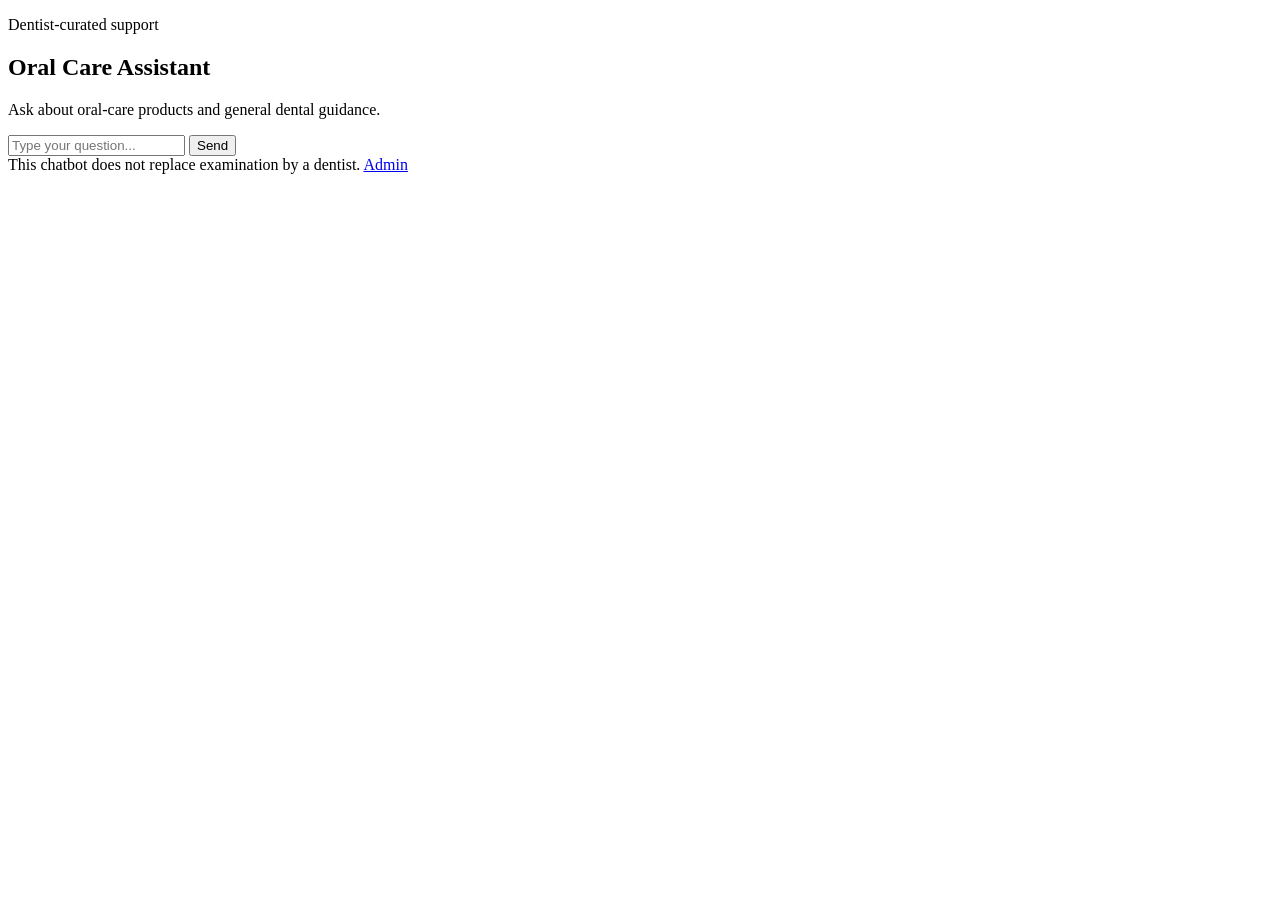
==== index.html @ b74489a6 "Add chatbot page" ====
<!DOCTYPE html>
<html lang="en">
<head>
  <meta charset="UTF-8" />
  <meta name="viewport" content="width=device-width, initial-scale=1.0" />
  <title>Oral Care Assistant</title>
  <link rel="stylesheet" href="style.css" />
</head>
<body>
  <main class="page-shell">
    <section class="chat-card">
      <header class="chat-header">
        <div>
          <p class="eyebrow">Dentist-curated support</p>
          <h1 id="botName">Oral Care Assistant</h1>
          <p id="botSubtitle">Ask about oral-care products and general dental guidance.</p>
        </div>
        <span class="status-dot" title="Online"></span>
      </header>

      <div id="chatMessages" class="chat-messages" aria-live="polite"></div>

      <div id="quickReplies" class="quick-replies"></div>

      <form id="chatForm" class="chat-form">
        <input
          id="messageInput"
          type="text"
          placeholder="Type your question..."
          autocomplete="off"
          aria-label="Message"
        />
        <button type="submit">Send</button>
      </form>

      <footer class="chat-footer">
        <span>This chatbot does not replace examination by a dentist.</span>
        <a href="admin.html">Admin</a>
      </footer>
    </section>
  </main>

  <script src="app.js"></script>
</body>
</html>
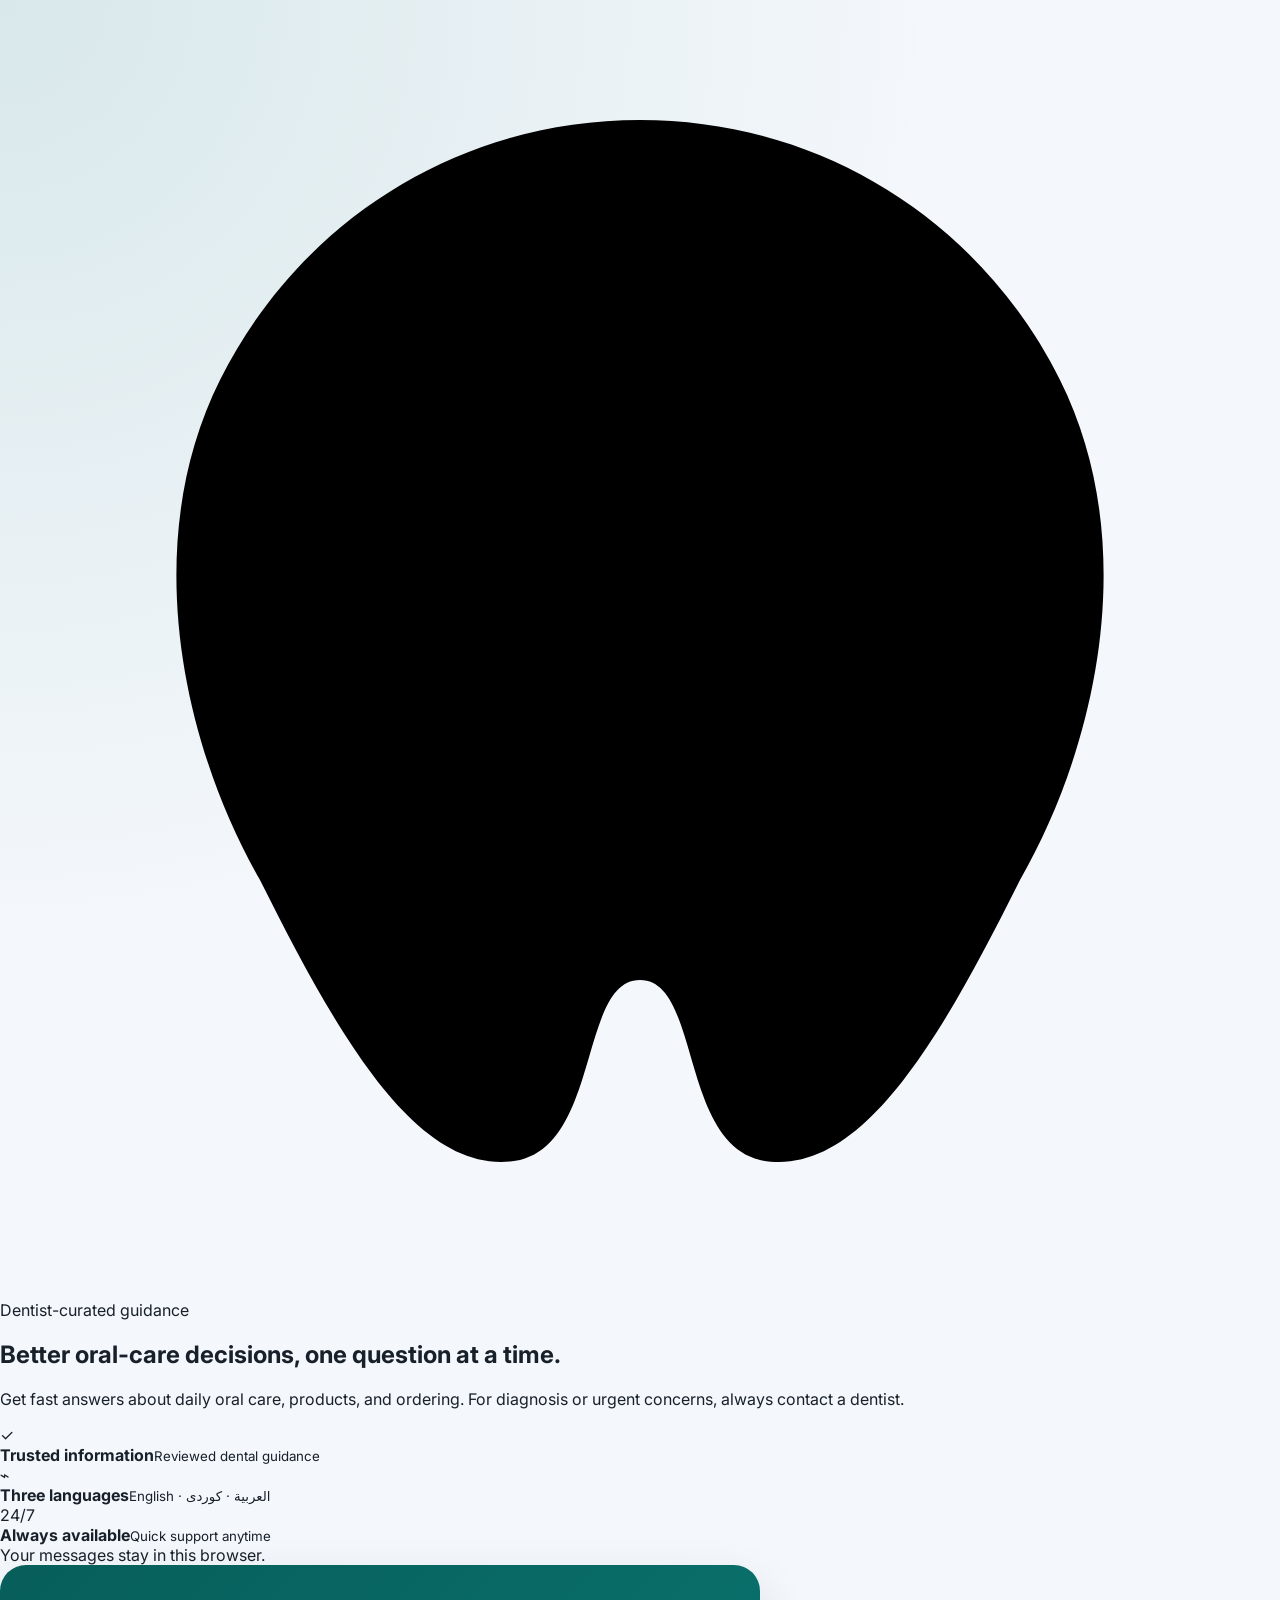
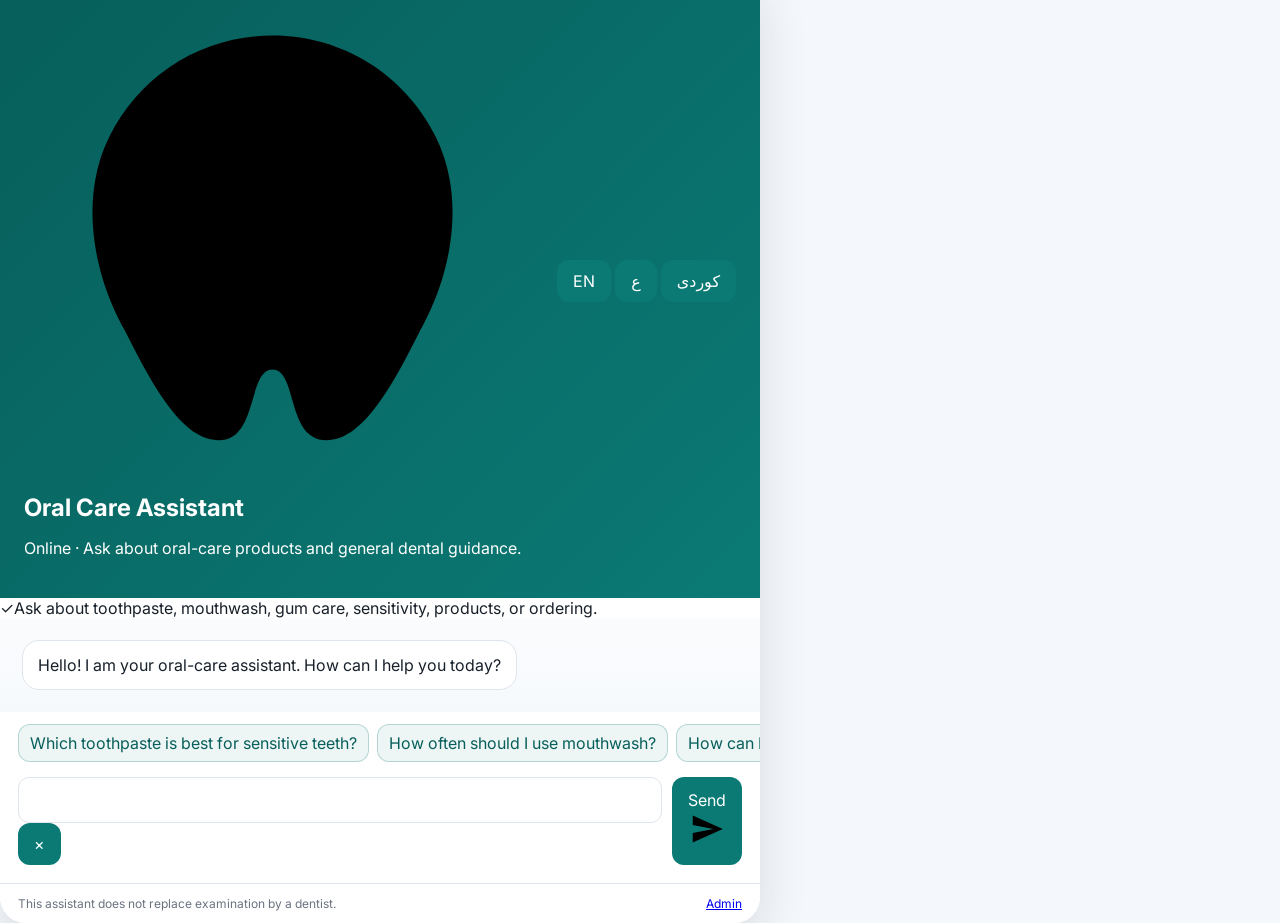
==== commit 19821b28: "Add multilingual professional chatbot interface" ====
--- a/index.html
+++ b/index.html
@@ -1,45 +1,60 @@
 <!DOCTYPE html>
-<html lang="en">
+<html lang="en" dir="ltr">
 <head>
   <meta charset="UTF-8" />
   <meta name="viewport" content="width=device-width, initial-scale=1.0" />
+  <meta name="theme-color" content="#0d6b68" />
   <title>Oral Care Assistant</title>
+  <link rel="preconnect" href="https://fonts.googleapis.com">
+  <link rel="preconnect" href="https://fonts.gstatic.com" crossorigin>
+  <link href="https://fonts.googleapis.com/css2?family=Inter:wght@400;500;600;700;800&family=Noto+Sans+Arabic:wght@400;500;600;700;800&display=swap" rel="stylesheet">
   <link rel="stylesheet" href="style.css" />
 </head>
 <body>
-  <main class="page-shell">
+  <main class="site-shell">
+    <aside class="brand-panel">
+      <div class="brand-mark" aria-hidden="true">
+        <svg viewBox="0 0 64 64"><path d="M32 6c-9 0-17 5-21 13-4 8-2 18 2 25 4 8 8 15 13 14 4-1 3-9 6-9s2 8 6 9c5 1 9-6 13-14 4-7 6-17 2-25C49 11 41 6 32 6Z"/><path class="spark" d="M44 14l2 5 5 2-5 2-2 5-2-5-5-2 5-2 2-5Z"/></svg>
+      </div>
+      <p class="brand-kicker" data-i18n="dentistCurated">Dentist-curated guidance</p>
+      <h2 data-i18n="sideTitle">Better oral-care decisions, one question at a time.</h2>
+      <p class="brand-copy" data-i18n="sideCopy">Get fast answers about daily oral care, products, and ordering. For diagnosis or urgent concerns, always contact a dentist.</p>
+      <div class="trust-list">
+        <div class="trust-item"><span>✓</span><div><strong data-i18n="trusted">Trusted information</strong><small data-i18n="trustedSub">Reviewed dental guidance</small></div></div>
+        <div class="trust-item"><span>⌁</span><div><strong data-i18n="threeLanguages">Three languages</strong><small>English · العربية · کوردی</small></div></div>
+        <div class="trust-item"><span>24/7</span><div><strong data-i18n="alwaysAvailable">Always available</strong><small data-i18n="alwaysSub">Quick support anytime</small></div></div>
+      </div>
+      <div class="brand-footer"><span class="secure-dot"></span><span data-i18n="privateNotice">Your messages stay in this browser.</span></div>
+    </aside>
+
     <section class="chat-card">
       <header class="chat-header">
-        <div>
-          <p class="eyebrow">Dentist-curated support</p>
-          <h1 id="botName">Oral Care Assistant</h1>
-          <p id="botSubtitle">Ask about oral-care products and general dental guidance.</p>
+        <div class="assistant-profile">
+          <div class="avatar" aria-hidden="true">
+            <svg viewBox="0 0 64 64"><path d="M32 6c-9 0-17 5-21 13-4 8-2 18 2 25 4 8 8 15 13 14 4-1 3-9 6-9s2 8 6 9c5 1 9-6 13-14 4-7 6-17 2-25C49 11 41 6 32 6Z"/></svg>
+            <span class="online-badge"></span>
+          </div>
+          <div>
+            <h1 id="botName">Oral Care Assistant</h1>
+            <p><span class="status-text" data-i18n="online">Online</span> · <span id="botSubtitle">Dentist-curated support</span></p>
+          </div>
         </div>
-        <span class="status-dot" title="Online"></span>
+        <div class="language-switcher" aria-label="Language">
+          <button type="button" data-lang="en" class="active">EN</button>
+          <button type="button" data-lang="ar">ع</button>
+          <button type="button" data-lang="ku">کوردی</button>
+        </div>
       </header>
-
+      <div class="chat-intro"><span class="shield">✓</span><span data-i18n="intro">Ask about toothpaste, mouthwash, gum care, sensitivity, products, or ordering.</span></div>
       <div id="chatMessages" class="chat-messages" aria-live="polite"></div>
-
       <div id="quickReplies" class="quick-replies"></div>
-
       <form id="chatForm" class="chat-form">
-        <input
-          id="messageInput"
-          type="text"
-          placeholder="Type your question..."
-          autocomplete="off"
-          aria-label="Message"
-        />
-        <button type="submit">Send</button>
+        <div class="input-wrap"><input id="messageInput" type="text" autocomplete="off" aria-label="Message" /><button id="clearBtn" class="clear-btn" type="button" title="Clear chat" aria-label="Clear chat">×</button></div>
+        <button class="send-button" type="submit" aria-label="Send"><span data-i18n="send">Send</span><svg viewBox="0 0 24 24" aria-hidden="true"><path d="M3 20.5 22 12 3 3.5v6l13 2.5-13 2.5v6Z"/></svg></button>
       </form>
-
-      <footer class="chat-footer">
-        <span>This chatbot does not replace examination by a dentist.</span>
-        <a href="admin.html">Admin</a>
-      </footer>
+      <footer class="chat-footer"><span data-i18n="disclaimer">This assistant does not replace examination by a dentist.</span><a href="admin.html" aria-label="Admin panel">Admin</a></footer>
     </section>
   </main>
-
   <script src="app.js"></script>
 </body>
-</html>
+</html>
--- a/style.css
+++ b/style.css
@@ -0,0 +1 @@
+:root{--bg:#f4f7fb;--surface:#fff;--text:#18202a;--muted:#6b7280;--primary:#0b7a75;--primary-dark:#075e5a;--border:#dfe5ec;--danger:#b42318;--shadow:0 20px 50px rgba(21,36,50,.12)}*{box-sizing:border-box}body{margin:0;font-family:Inter,system-ui,sans-serif;color:var(--text);background:radial-gradient(circle at top left,rgba(11,122,117,.12),transparent 33%),var(--bg)}button,input,textarea{font:inherit}button,.button{border:0;border-radius:12px;padding:11px 16px;color:#fff;background:var(--primary);cursor:pointer;text-decoration:none}button.secondary,.button.secondary{color:var(--text);background:#eef2f6}button.danger{background:var(--danger)}input,textarea{width:100%;margin-top:7px;padding:12px 13px;border:1px solid var(--border);border-radius:11px;outline:none;background:#fff}.page-shell{min-height:100vh;display:grid;place-items:center;padding:24px}.chat-card{width:min(760px,100%);min-height:760px;display:grid;grid-template-rows:auto 1fr auto auto auto;overflow:hidden;background:var(--surface);border-radius:26px;box-shadow:var(--shadow)}.chat-header,.admin-topbar{display:flex;align-items:center;justify-content:space-between;gap:16px}.chat-header{padding:24px;color:#fff;background:linear-gradient(135deg,#075e5a,#0b7a75)}.chat-header h1,.admin-topbar h1{margin:3px 0}.eyebrow{margin:0;font-size:12px;font-weight:800;letter-spacing:.12em;text-transform:uppercase;opacity:.8}.status-dot{width:13px;height:13px;border-radius:50%;background:#6ee7b7}.chat-messages{padding:22px;overflow-y:auto;display:flex;flex-direction:column;gap:13px;background:linear-gradient(#fbfcfe,#f6f9fc)}.message{max-width:82%;padding:12px 15px;border-radius:17px;line-height:1.5;white-space:pre-wrap}.message.bot{align-self:flex-start;background:#fff;border:1px solid var(--border)}.message.user{align-self:flex-end;color:#fff;background:var(--primary)}.message.typing{color:var(--muted);font-style:italic}.quick-replies{display:flex;gap:8px;padding:12px 18px 0;overflow-x:auto;background:#fff}.quick-replies button{flex:0 0 auto;padding:8px 11px;color:var(--primary-dark);border:1px solid rgba(11,122,117,.25);background:rgba(11,122,117,.07)}.chat-form{display:grid;grid-template-columns:1fr auto;gap:10px;padding:15px 18px 18px;background:#fff}.chat-form input{margin:0}.chat-footer{display:flex;justify-content:space-between;gap:15px;padding:12px 18px;font-size:12px;color:var(--muted);border-top:1px solid var(--border);background:#fff}.admin-shell{min-height:100vh;padding:30px}.admin-card{width:min(1100px,100%);margin:auto;padding:26px;background:#fff;border-radius:24px;box-shadow:var(--shadow)}.admin-card.narrow{width:min(440px,100%);margin-top:8vh}.hidden{display:none!important}.stack,.entries-list{display:grid;gap:16px}.muted{color:var(--muted)}.error-text{color:var(--danger)}.success-text{margin-left:10px;color:#067647;font-weight:700}.button-row,.tabs,.entry-actions{display:flex;align-items:center;flex-wrap:wrap;gap:10px}.tabs{margin:28px 0 22px;padding-bottom:12px;border-bottom:1px solid var(--border)}.tab{color:var(--muted);background:transparent}.tab.active{color:#fff;background:var(--primary)}.tab-panel{display:none}.tab-panel.active{display:block}.form-grid,.entry-form{display:grid;grid-template-columns:repeat(2,minmax(0,1fr));gap:18px}.full{grid-column:1/-1}.table-toolbar{display:flex;justify-content:space-between;gap:14px;margin:28px 0 14px}.entry-card{display:grid;grid-template-columns:1fr auto;gap:18px;padding:18px;border:1px solid var(--border);border-radius:16px}.keyword-chip{display:inline-block;margin:3px 5px 0 0;padding:4px 8px;font-size:12px;border-radius:999px;color:var(--primary-dark);background:rgba(11,122,117,.09)}.backup-grid{display:grid;grid-template-columns:repeat(3,minmax(0,1fr));gap:18px}.backup-grid article{padding:20px;border:1px solid var(--border);border-radius:16px}@media(max-width:720px){.page-shell{padding:0}.chat-card{min-height:100vh;border-radius:0}.admin-shell{padding:12px}.admin-card{padding:18px}.admin-topbar,.table-toolbar{align-items:flex-start;flex-direction:column}.form-grid,.entry-form,.backup-grid{grid-template-columns:1fr}.full{grid-column:auto}.entry-card{grid-template-columns:1fr}.chat-footer{flex-direction:column}}
